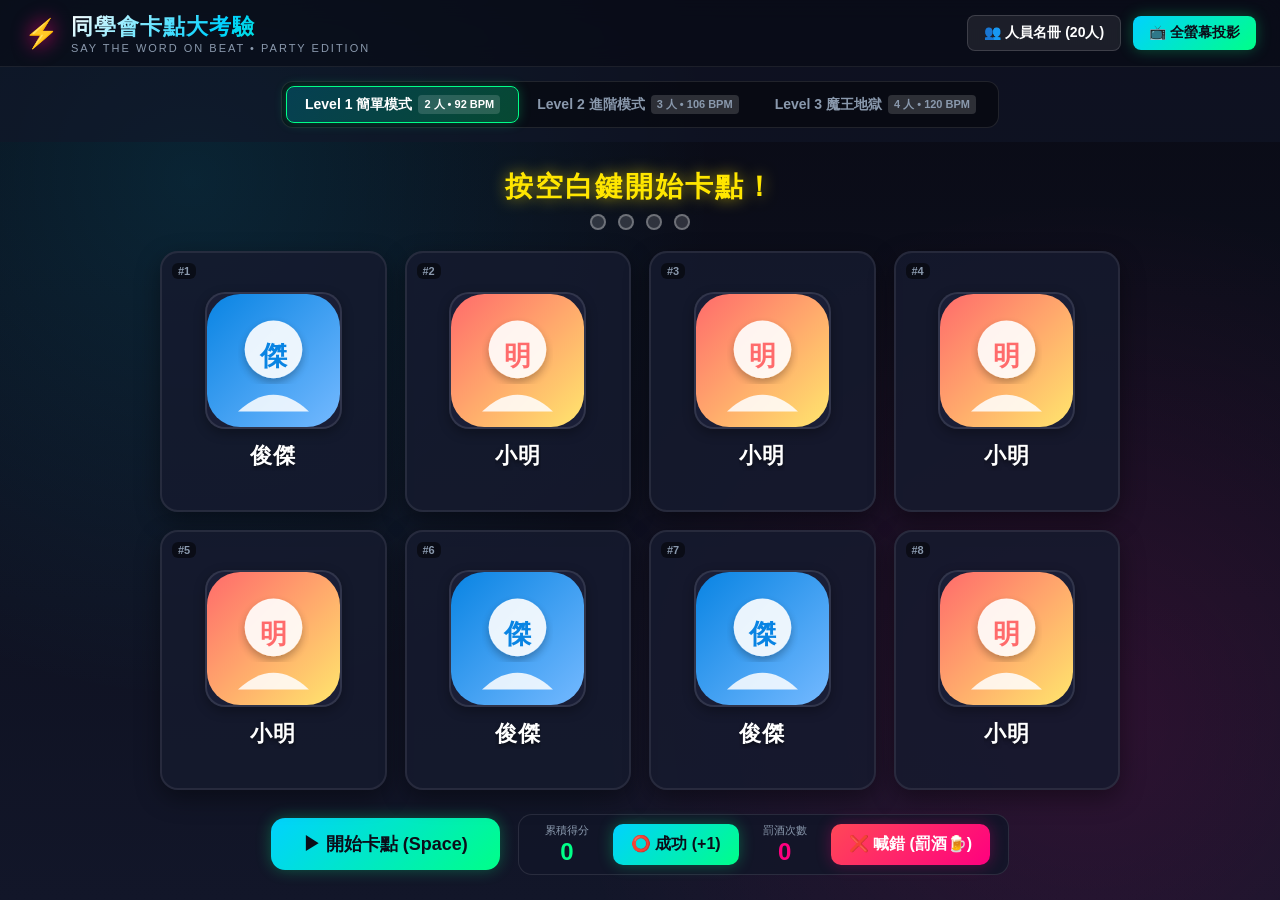
==== index.html @ 5bcfe11f "feat: initial commit of Say the Word on Beat party game with zip archive" ====
<!DOCTYPE html>
<html lang="zh-TW">
<head>
  <meta charset="UTF-8">
  <meta name="viewport" content="width=device-width, initial-scale=1.0">
  <title>同學會卡點大考驗 | Say the Word on Beat</title>
  <link rel="stylesheet" href="style.css">
  <link rel="icon" href="data:image/svg+xml,<svg xmlns=%22http://www.w3.org/2000/svg%22 viewBox=%220%22%20width=%22100%22%20height=%22100%22><text y=%22.9em%22 font-size=%2290%22>🎵</text></svg>">
</head>
<body>

  <!-- 頂部功能列 -->
  <header class="top-header">
    <div class="brand">
      <span class="brand-icon">⚡</span>
      <div>
        <div class="brand-title">同學會卡點大考驗</div>
        <div class="brand-subtitle">Say the Word on Beat • Party Edition</div>
      </div>
    </div>
    <div class="header-actions">
      <button id="btnRoster" class="btn" title="管理 20 位老同學照片與姓名">
        👥 人員名冊 (20人)
      </button>
      <button id="btnFullscreen" class="btn btn-primary" title="一鍵全螢幕投影到電視或投影機">
        📺 全螢幕投影
      </button>
    </div>
  </header>

  <!-- 關卡難度切換列 -->
  <nav class="control-bar">
    <div class="level-tabs">
      <div class="level-tab active" data-level="1">
        <span>Level 1 簡單模式</span>
        <span class="level-badge">2 人 • 92 BPM</span>
      </div>
      <div class="level-tab" data-level="2">
        <span>Level 2 進階模式</span>
        <span class="level-badge">3 人 • 106 BPM</span>
      </div>
      <div class="level-tab" data-level="3">
        <span>Level 3 魔王地獄</span>
        <span class="level-badge">4 人 • 120 BPM</span>
      </div>
    </div>
  </nav>

  <!-- 遊戲主舞台 -->
  <main class="main-container">
    
    <!-- 節拍與提示橫幅 -->
    <div class="beat-status-banner">
      <div id="promptText" class="beat-prompt-text">按空白鍵開始卡點！</div>
      <div class="beat-dots-container">
        <div class="beat-dot"></div>
        <div class="beat-dot"></div>
        <div class="beat-dot"></div>
        <div class="beat-dot"></div>
      </div>
    </div>

    <!-- 8 宮格同學展示卡牌 -->
    <div id="gridContainer" class="grid-container">
      <!-- 8 格由 app.js 動態渲染 -->
    </div>

    <!-- 裁判計分與遊戲控制區 -->
    <div class="game-controls">
      <button id="btnToggle" class="btn btn-primary btn-game-toggle">
        ▶ 開始卡點 (Space)
      </button>

      <div class="referee-board">
        <div class="referee-stat">
          <span class="referee-stat-label">累積得分</span>
          <span id="scoreValue" class="referee-stat-value stat-success">0</span>
        </div>
        <button id="btnSuccess" class="btn btn-referee btn-primary" title="快捷鍵: ↑ 或 O">
          ⭕ 成功 (+1)
        </button>
        <div class="referee-stat">
          <span class="referee-stat-label">罰酒次數</span>
          <span id="penaltyValue" class="referee-stat-value stat-penalty">0</span>
        </div>
        <button id="btnWrong" class="btn btn-referee btn-danger" title="快捷鍵: ↓ 或 X">
          ❌ 喊錯 (罰酒🍺)
        </button>
      </div>
    </div>

  </main>

  <!-- 人員名冊管理彈出視窗 (Modal) -->
  <div id="modalRoster" class="modal-overlay">
    <div class="modal-content">
      <div class="modal-header">
        <div class="modal-title">👥 20 位同學名冊管理</div>
        <button id="btnCloseModal" class="modal-close" aria-label="關閉">&times;</button>
      </div>
      <div class="modal-toolbar">
        <div>
          <button id="btnBatchUpload" class="btn btn-primary">
            📁 批次選取老同學照片 (最多 20 張)
          </button>
          <input type="file" id="batchFileInput" accept="image/*" multiple style="display:none;">
          <input type="file" id="singleFileInput" accept="image/*" style="display:none;">
        </div>
        <button id="btnResetRoster" class="btn">
          🔄 恢復預設向量頭像
        </button>
      </div>
      <div class="modal-body">
        <div id="rosterGrid" class="roster-grid">
          <!-- 20 位名冊卡片 -->
        </div>
      </div>
    </div>
  </div>

  <!-- 浮動提示 Toast -->
  <div id="toastNotice" class="toast-notice">
    <span id="toastText">提示訊息</span>
  </div>

  <script src="audio.js"></script>
  <script src="roster.js"></script>
  <script src="app.js"></script>
</body>
</html>
---- style.css ----
/* style.css - 霓虹派對風格、8宮格佈局、卡點動畫、大螢幕投影適配 */
:root {
  --bg-dark: #0b0d19;
  --bg-card: rgba(22, 27, 46, 0.85);
  --neon-green: #00ff88;
  --neon-green-glow: rgba(0, 255, 136, 0.75);
  --neon-pink: #ff007f;
  --neon-blue: #00d2ff;
  --neon-yellow: #ffe600;
  --text-main: #f0f4f8;
  --text-muted: #8a99ad;
  --font-family: -apple-system, BlinkMacSystemFont, "Segoe UI", Roboto, "Noto Sans TC", sans-serif;
}

* {
  box-sizing: border-box;
  margin: 0;
  padding: 0;
  user-select: none;
}

body {
  background-color: var(--bg-dark);
  background-image: 
    radial-gradient(circle at 15% 20%, rgba(0, 210, 255, 0.12) 0%, transparent 40%),
    radial-gradient(circle at 85% 80%, rgba(255, 0, 127, 0.12) 0%, transparent 40%),
    linear-gradient(to bottom, #090a14, #121629);
  color: var(--text-main);
  font-family: var(--font-family);
  min-height: 100vh;
  display: flex;
  flex-direction: column;
  overflow-x: hidden;
}

/* Header & Top Bar */
.top-header {
  display: flex;
  justify-content: space-between;
  align-items: center;
  padding: 12px 24px;
  background: rgba(11, 13, 25, 0.8);
  backdrop-filter: blur(12px);
  border-bottom: 1px solid rgba(255, 255, 255, 0.08);
  position: sticky;
  top: 0;
  z-index: 100;
}

.brand {
  display: flex;
  align-items: center;
  gap: 12px;
}

.brand-icon {
  font-size: 28px;
  filter: drop-shadow(0 0 10px var(--neon-pink));
}

.brand-title {
  font-size: 22px;
  font-weight: 900;
  letter-spacing: 1px;
  background: linear-gradient(135deg, #fff, var(--neon-blue), var(--neon-green));
  -webkit-background-clip: text;
  -webkit-text-fill-color: transparent;
}

.brand-subtitle {
  font-size: 11px;
  color: var(--text-muted);
  text-transform: uppercase;
  letter-spacing: 2px;
}

.header-actions {
  display: flex;
  align-items: center;
  gap: 12px;
}

/* Buttons */
.btn {
  background: rgba(255, 255, 255, 0.08);
  color: #fff;
  border: 1px solid rgba(255, 255, 255, 0.15);
  padding: 8px 16px;
  border-radius: 8px;
  font-size: 14px;
  font-weight: 600;
  cursor: pointer;
  display: inline-flex;
  align-items: center;
  gap: 8px;
  transition: all 0.2s ease;
}

.btn:hover {
  background: rgba(255, 255, 255, 0.18);
  border-color: rgba(255, 255, 255, 0.3);
  transform: translateY(-1px);
}

.btn:active {
  transform: translateY(1px);
}

.btn-primary {
  background: linear-gradient(135deg, var(--neon-blue), var(--neon-green));
  color: #0b0d19;
  border: none;
  box-shadow: 0 0 15px rgba(0, 255, 136, 0.3);
}

.btn-primary:hover {
  box-shadow: 0 0 25px rgba(0, 255, 136, 0.6);
  filter: brightness(1.1);
}

.btn-danger {
  background: linear-gradient(135deg, #ff4757, var(--neon-pink));
  color: #fff;
  border: none;
  box-shadow: 0 0 15px rgba(255, 0, 127, 0.3);
}

.btn-danger:hover {
  box-shadow: 0 0 25px rgba(255, 0, 127, 0.6);
}

/* Game Level Bar */
.control-bar {
  display: flex;
  justify-content: center;
  align-items: center;
  flex-wrap: wrap;
  gap: 16px;
  padding: 14px 20px;
  background: rgba(18, 22, 41, 0.6);
}

.level-tabs {
  display: flex;
  background: rgba(0, 0, 0, 0.4);
  padding: 4px;
  border-radius: 12px;
  border: 1px solid rgba(255, 255, 255, 0.1);
}

.level-tab {
  padding: 8px 18px;
  border-radius: 8px;
  font-size: 14px;
  font-weight: 700;
  cursor: pointer;
  color: var(--text-muted);
  transition: all 0.2s ease;
  display: flex;
  align-items: center;
  gap: 6px;
}

.level-tab.active {
  background: linear-gradient(135deg, rgba(0, 210, 255, 0.25), rgba(0, 255, 136, 0.25));
  color: #fff;
  border: 1px solid var(--neon-green);
  box-shadow: 0 0 12px rgba(0, 255, 136, 0.25);
}

.level-badge {
  font-size: 11px;
  padding: 2px 6px;
  border-radius: 4px;
  background: rgba(255, 255, 255, 0.15);
}

/* Main Layout */
.main-container {
  flex: 1;
  display: flex;
  flex-direction: column;
  align-items: center;
  justify-content: center;
  padding: 20px;
  max-width: 1200px;
  margin: 0 auto;
  width: 100%;
}

/* Status & Beat Indicator */
.beat-status-banner {
  text-align: center;
  margin-bottom: 20px;
  min-height: 64px;
  display: flex;
  flex-direction: column;
  align-items: center;
  justify-content: center;
}

.beat-prompt-text {
  font-size: 28px;
  font-weight: 900;
  letter-spacing: 2px;
  color: var(--neon-yellow);
  text-shadow: 0 0 15px rgba(255, 230, 0, 0.6);
  transition: all 0.1s ease;
}

.beat-dots-container {
  display: flex;
  gap: 12px;
  margin-top: 8px;
}

.beat-dot {
  width: 16px;
  height: 16px;
  border-radius: 50%;
  background: rgba(255, 255, 255, 0.15);
  border: 2px solid rgba(255, 255, 255, 0.3);
  transition: all 0.15s cubic-bezier(0.175, 0.885, 0.32, 1.275);
}

.beat-dot.active {
  background: var(--neon-green);
  border-color: #fff;
  box-shadow: 0 0 18px var(--neon-green);
  transform: scale(1.35);
}

.beat-dot.prep {
  background: var(--neon-yellow);
  border-color: #fff;
  box-shadow: 0 0 18px var(--neon-yellow);
  transform: scale(1.3);
}

/* 8-Grid System */
.grid-container {
  display: grid;
  grid-template-columns: repeat(4, 1fr);
  grid-template-rows: repeat(2, 1fr);
  gap: 18px;
  width: 100%;
  max-width: 960px;
  margin-bottom: 24px;
}

.grid-cell {
  background: var(--bg-card);
  border-radius: 18px;
  padding: 16px;
  display: flex;
  flex-direction: column;
  align-items: center;
  justify-content: center;
  border: 2px solid rgba(255, 255, 255, 0.08);
  box-shadow: 0 8px 24px rgba(0, 0, 0, 0.4);
  position: relative;
  overflow: hidden;
  aspect-ratio: 1 / 1.15;
  transition: transform 0.12s ease, border-color 0.12s ease, box-shadow 0.12s ease;
}

.grid-cell .cell-avatar-wrap {
  width: 72%;
  aspect-ratio: 1 / 1;
  border-radius: 20px;
  overflow: hidden;
  margin-bottom: 12px;
  box-shadow: 0 4px 12px rgba(0, 0, 0, 0.3);
  border: 2px solid rgba(255, 255, 255, 0.1);
  background: #1a1e36;
}

.grid-cell .cell-avatar {
  width: 100%;
  height: 100%;
  object-fit: cover;
  display: block;
}

.grid-cell .cell-name {
  font-size: 22px;
  font-weight: 800;
  letter-spacing: 1px;
  color: #ffffff;
  text-align: center;
  text-shadow: 0 2px 4px rgba(0,0,0,0.6);
  white-space: nowrap;
  overflow: hidden;
  text-overflow: ellipsis;
  max-width: 95%;
}

.grid-cell .cell-badge {
  position: absolute;
  top: 10px;
  left: 10px;
  background: rgba(0, 0, 0, 0.5);
  font-size: 11px;
  font-weight: 700;
  color: var(--text-muted);
  padding: 2px 6px;
  border-radius: 6px;
}

/* Neon Glow Highlight on Beat */
.grid-cell.on-beat-active {
  border-color: var(--neon-green);
  box-shadow: 
    0 0 25px var(--neon-green-glow),
    inset 0 0 15px rgba(0, 255, 136, 0.3);
  transform: scale(1.08);
  z-index: 10;
  background: rgba(26, 45, 45, 0.95);
}

.grid-cell.on-beat-active .cell-name {
  color: var(--neon-green);
  text-shadow: 0 0 12px var(--neon-green);
}

.grid-cell.on-beat-active .cell-avatar-wrap {
  border-color: var(--neon-green);
  box-shadow: 0 0 16px var(--neon-green);
}

/* Referee & Action Controls */
.game-controls {
  display: flex;
  align-items: center;
  justify-content: center;
  flex-wrap: wrap;
  gap: 18px;
  width: 100%;
}

.btn-game-toggle {
  font-size: 18px;
  padding: 14px 32px;
  border-radius: 14px;
}

.referee-board {
  display: flex;
  align-items: center;
  gap: 16px;
  background: rgba(18, 22, 41, 0.85);
  padding: 8px 18px;
  border-radius: 14px;
  border: 1px solid rgba(255, 255, 255, 0.1);
}

.referee-stat {
  display: flex;
  flex-direction: column;
  align-items: center;
  padding: 0 8px;
}

.referee-stat-label {
  font-size: 11px;
  color: var(--text-muted);
  text-transform: uppercase;
}

.referee-stat-value {
  font-size: 24px;
  font-weight: 900;
}

.stat-success {
  color: var(--neon-green);
}

.stat-penalty {
  color: var(--neon-pink);
}

.btn-referee {
  font-size: 16px;
  padding: 10px 18px;
  border-radius: 10px;
}

/* Roster Modal */
.modal-overlay {
  position: fixed;
  inset: 0;
  background: rgba(0, 0, 0, 0.85);
  backdrop-filter: blur(8px);
  display: flex;
  align-items: center;
  justify-content: center;
  z-index: 1000;
  opacity: 0;
  pointer-events: none;
  transition: opacity 0.25s ease;
}

.modal-overlay.open {
  opacity: 1;
  pointer-events: auto;
}

.modal-content {
  background: #15192c;
  border: 1px solid rgba(255, 255, 255, 0.15);
  border-radius: 20px;
  width: 92%;
  max-width: 900px;
  max-height: 88vh;
  display: flex;
  flex-direction: column;
  box-shadow: 0 20px 50px rgba(0,0,0,0.7);
  overflow: hidden;
}

.modal-header {
  padding: 18px 24px;
  border-bottom: 1px solid rgba(255, 255, 255, 0.1);
  display: flex;
  justify-content: space-between;
  align-items: center;
}

.modal-title {
  font-size: 20px;
  font-weight: 800;
  display: flex;
  align-items: center;
  gap: 10px;
}

.modal-close {
  background: none;
  border: none;
  color: var(--text-muted);
  font-size: 24px;
  cursor: pointer;
  padding: 4px;
  line-height: 1;
}

.modal-close:hover {
  color: #fff;
}

.modal-toolbar {
  padding: 12px 24px;
  background: rgba(255, 255, 255, 0.03);
  border-bottom: 1px solid rgba(255, 255, 255, 0.08);
  display: flex;
  justify-content: space-between;
  align-items: center;
  flex-wrap: wrap;
  gap: 10px;
}

.modal-body {
  padding: 20px 24px;
  overflow-y: auto;
  flex: 1;
}

.roster-grid {
  display: grid;
  grid-template-columns: repeat(auto-fill, minmax(150px, 1fr));
  gap: 16px;
}

.roster-card {
  background: rgba(255, 255, 255, 0.05);
  border: 1px solid rgba(255, 255, 255, 0.1);
  border-radius: 14px;
  padding: 12px;
  display: flex;
  flex-direction: column;
  align-items: center;
  gap: 8px;
  position: relative;
  transition: all 0.2s ease;
}

.roster-card:hover {
  border-color: var(--neon-blue);
  background: rgba(255, 255, 255, 0.08);
}

.roster-card-num {
  position: absolute;
  top: 6px;
  left: 8px;
  font-size: 11px;
  color: var(--text-muted);
  font-weight: 700;
}

.roster-avatar-wrap {
  width: 72px;
  height: 72px;
  border-radius: 16px;
  overflow: hidden;
  cursor: pointer;
  position: relative;
  border: 2px solid rgba(255, 255, 255, 0.15);
  margin-top: 8px;
}

.roster-avatar-wrap:hover::after {
  content: "換照";
  position: absolute;
  inset: 0;
  background: rgba(0, 0, 0, 0.6);
  display: flex;
  align-items: center;
  justify-content: center;
  font-size: 12px;
  color: #fff;
  font-weight: 700;
}

.roster-avatar-wrap img {
  width: 100%;
  height: 100%;
  object-fit: cover;
}

.roster-name-input {
  width: 100%;
  background: rgba(0, 0, 0, 0.4);
  border: 1px solid rgba(255, 255, 255, 0.15);
  border-radius: 6px;
  color: #fff;
  padding: 6px 8px;
  text-align: center;
  font-size: 14px;
  font-weight: 700;
  outline: none;
  transition: border-color 0.2s;
}

.roster-name-input:focus {
  border-color: var(--neon-green);
  box-shadow: 0 0 8px rgba(0, 255, 136, 0.4);
}

/* Toast Notification / Penalty Banner */
.toast-notice {
  position: fixed;
  bottom: 24px;
  left: 50%;
  transform: translateX(-50%) translateY(100px);
  background: rgba(255, 0, 127, 0.95);
  color: #fff;
  padding: 12px 28px;
  border-radius: 30px;
  font-size: 18px;
  font-weight: 900;
  box-shadow: 0 10px 30px rgba(255, 0, 127, 0.5);
  display: flex;
  align-items: center;
  gap: 10px;
  z-index: 2000;
  transition: transform 0.3s cubic-bezier(0.175, 0.885, 0.32, 1.275);
}

.toast-notice.show {
  transform: translateX(-50%) translateY(0);
}

/* Fullscreen Projection Optimization */
:fullscreen body, :-webkit-full-screen body {
  justify-content: space-around;
  padding: 0;
}

:fullscreen .grid-container, :-webkit-full-screen .grid-container {
  max-width: 1100px;
  gap: 22px;
}

:fullscreen .grid-cell .cell-name, :-webkit-full-screen .grid-cell .cell-name {
  font-size: 28px;
}

:fullscreen .beat-prompt-text, :-webkit-full-screen .beat-prompt-text {
  font-size: 38px;
}

/* Responsive */
@media (max-width: 768px) {
  .grid-container {
    grid-template-columns: repeat(2, 1fr);
    grid-template-rows: repeat(4, 1fr);
    gap: 12px;
  }
  .top-header {
    padding: 10px 14px;
  }
  .brand-title {
    font-size: 18px;
  }
  .grid-cell .cell-name {
    font-size: 18px;
  }
}
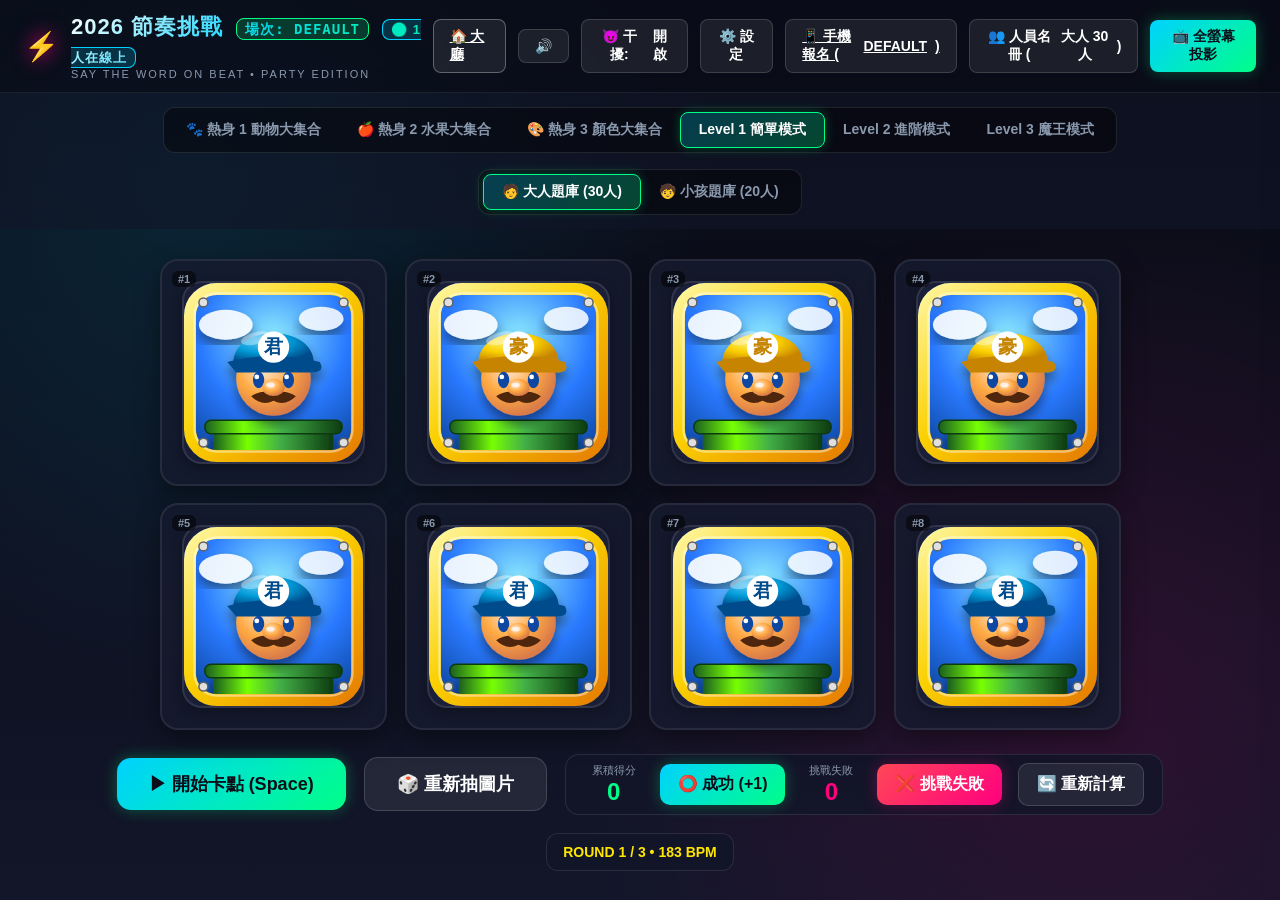
==== commit 7a9a98ca: "init" ====
--- a/index.html
+++ b/index.html
@@ -1,12 +1,15 @@
 <!DOCTYPE html>
 <html lang="zh-TW">
+
 <head>
   <meta charset="UTF-8">
   <meta name="viewport" content="width=device-width, initial-scale=1.0">
-  <title>同學會卡點大考驗 | Say the Word on Beat</title>
+  <title>2026 節奏挑戰 | Say the Word on Beat</title>
   <link rel="stylesheet" href="style.css">
-  <link rel="icon" href="data:image/svg+xml,<svg xmlns=%22http://www.w3.org/2000/svg%22 viewBox=%220%22%20width=%22100%22%20height=%22100%22><text y=%22.9em%22 font-size=%2290%22>🎵</text></svg>">
+  <link rel="icon"
+    href="data:image/svg+xml,<svg xmlns=%22http://www.w3.org/2000/svg%22 viewBox=%220%22%20width=%22100%22%20height=%22100%22><text y=%22.9em%22 font-size=%2290%22>🎵</text></svg>">
 </head>
+
 <body>
 
   <!-- 頂部功能列 -->
@@ -14,13 +17,34 @@
     <div class="brand">
       <span class="brand-icon">⚡</span>
       <div>
-        <div class="brand-title">同學會卡點大考驗</div>
+        <div class="brand-title">
+          2026 節奏挑戰
+          <span id="roomBadgeDisplay"
+            style="font-size:14px;background:rgba(0,255,136,0.18);color:#00ff88;padding:2px 8px;border-radius:8px;border:1px solid #00ff88;margin-left:6px;letter-spacing:1px;font-family:monospace;">房間:
+            DEFAULT</span>
+          <span id="onlineCountBadge"
+            style="font-size:13px;background:rgba(0,210,255,0.18);color:#00d2ff;padding:2px 8px;border-radius:8px;border:1px solid #00d2ff;margin-left:6px;font-weight:700;">🟢
+            1 人在線上</span>
+        </div>
         <div class="brand-subtitle">Say the Word on Beat • Party Edition</div>
       </div>
     </div>
     <div class="header-actions">
-      <button id="btnRoster" class="btn" title="管理 20 位老同學照片與姓名">
-        👥 人員名冊 (20人)
+      <a href="lobby.html" class="btn" title="回遊戲大廳更換場次" style="border-color:rgba(255,255,255,0.3);">
+        🏠 大廳
+      </a>
+      <button id="btnMusicToggle" class="btn" title="全部音效開關">
+        <span id="musicStatusText">🔊</span>
+      </button>
+      <button id="btnSabotageToggle" class="btn" title="開啟或關閉觀眾手機的干擾道具功能">
+        😈 干擾: <span id="sabotageStatusText">開啟</span>
+      </button>
+      <button id="btnSettings" class="btn" title="音樂與節奏設定">⚙️ 設定</button>
+      <a id="linkJoinPage" href="join.html" target="_blank" class="btn" title="開啟參與者手機自助上傳頁面 (支援 ngrok 分享)">
+        📱 手機報名 (<span id="joinRoomText">DEFAULT</span>)
+      </a>
+      <button id="btnRoster" class="btn" title="管理大人與小孩名冊照片與姓名">
+        👥 人員名冊 (<span id="rosterBtnLabel">大人 30人</span>)
       </button>
       <button id="btnFullscreen" class="btn btn-primary" title="一鍵全螢幕投影到電視或投影機">
         📺 全螢幕投影
@@ -31,34 +55,37 @@
   <!-- 關卡難度切換列 -->
   <nav class="control-bar">
     <div class="level-tabs">
+      <div class="level-tab" data-level="w1">
+        <span>🐾 熱身 1 動物大集合</span>
+      </div>
+      <div class="level-tab" data-level="w2">
+        <span>🍎 熱身 2 水果大集合</span>
+      </div>
+      <div class="level-tab" data-level="w3">
+        <span>🎨 熱身 3 顏色大集合</span>
+      </div>
       <div class="level-tab active" data-level="1">
         <span>Level 1 簡單模式</span>
-        <span class="level-badge">2 人 • 92 BPM</span>
       </div>
       <div class="level-tab" data-level="2">
         <span>Level 2 進階模式</span>
-        <span class="level-badge">3 人 • 106 BPM</span>
       </div>
       <div class="level-tab" data-level="3">
-        <span>Level 3 魔王地獄</span>
-        <span class="level-badge">4 人 • 120 BPM</span>
+        <span>Level 3 魔王模式</span>
+      </div>
+    </div>
+    <div class="level-tabs">
+      <div id="tabMainAdult" class="level-tab active" data-roster-group="adult">
+        <span>🧑 大人題庫 (30人)</span>
+      </div>
+      <div id="tabMainChild" class="level-tab" data-roster-group="child">
+        <span>🧒 小孩題庫 (20人)</span>
       </div>
     </div>
   </nav>
 
   <!-- 遊戲主舞台 -->
   <main class="main-container">
-    
-    <!-- 節拍與提示橫幅 -->
-    <div class="beat-status-banner">
-      <div id="promptText" class="beat-prompt-text">按空白鍵開始卡點！</div>
-      <div class="beat-dots-container">
-        <div class="beat-dot"></div>
-        <div class="beat-dot"></div>
-        <div class="beat-dot"></div>
-        <div class="beat-dot"></div>
-      </div>
-    </div>
 
     <!-- 8 宮格同學展示卡牌 -->
     <div id="gridContainer" class="grid-container">
@@ -70,6 +97,9 @@
       <button id="btnToggle" class="btn btn-primary btn-game-toggle">
         ▶ 開始卡點 (Space)
       </button>
+      <button id="btnRedraw" class="btn btn-game-toggle" title="重新隨機抽取本局 8 宮格圖片 (快捷鍵: R)">
+        🎲 重新抽圖片
+      </button>
 
       <div class="referee-board">
         <div class="referee-stat">
@@ -80,12 +110,18 @@
           ⭕ 成功 (+1)
         </button>
         <div class="referee-stat">
-          <span class="referee-stat-label">罰酒次數</span>
+          <span class="referee-stat-label">挑戰失敗</span>
           <span id="penaltyValue" class="referee-stat-value stat-penalty">0</span>
         </div>
         <button id="btnWrong" class="btn btn-referee btn-danger" title="快捷鍵: ↓ 或 X">
-          ❌ 喊錯 (罰酒🍺)
-        </button>
+          ❌ 挑戰失敗
+        </button>
+        <button id="btnResetScore" class="btn btn-referee" title="將累積得分與挑戰失敗次數歸零重新計算">
+          🔄 重新計算
+        </button>
+      </div>
+      <div class="round-info">
+        ROUND <span id="roundValue">1 / 5</span> • <span id="bpmValue">183</span> BPM
       </div>
     </div>
 
@@ -95,14 +131,29 @@
   <div id="modalRoster" class="modal-overlay">
     <div class="modal-content">
       <div class="modal-header">
-        <div class="modal-title">👥 20 位同學名冊管理</div>
+        <div class="modal-title">👥 人員名冊管理</div>
+        <div class="roster-group-tabs">
+          <button type="button" id="btnGroupAdult" class="btn btn-primary" data-group="adult"
+            onclick="window.gameApp && window.gameApp.switchRosterGroup('adult')">🧑 大人 (最多 30 位)</button>
+          <button type="button" id="btnGroupChild" class="btn" data-group="child"
+            onclick="window.gameApp && window.gameApp.switchRosterGroup('child')">🧒 小孩 (最多 20 位)</button>
+        </div>
         <button id="btnCloseModal" class="modal-close" aria-label="關閉">&times;</button>
       </div>
       <div class="modal-toolbar">
-        <div>
+        <div style="display:flex;align-items:center;gap:10px;flex-wrap:wrap;">
           <button id="btnBatchUpload" class="btn btn-primary">
-            📁 批次選取老同學照片 (最多 20 張)
+            📁 批次選取大人照片
           </button>
+          <button id="btnAddPerson" class="btn" style="border-color:var(--neon-green);color:var(--neon-green);">
+            ➕ 新增一位名額
+          </button>
+          <label
+            style="display:inline-flex;align-items:center;gap:8px;font-size:14px;font-weight:700;color:var(--neon-yellow);cursor:pointer;">
+            <input type="checkbox" id="checkOnlyUploaded"
+              style="width:18px;height:18px;accent-color:var(--neon-green);cursor:pointer;">
+            <span>僅從已上傳人物中進行選取 (<span id="uploadedCountLabel">已上傳 0 位</span>)</span>
+          </label>
           <input type="file" id="batchFileInput" accept="image/*" multiple style="display:none;">
           <input type="file" id="singleFileInput" accept="image/*" style="display:none;">
         </div>
@@ -112,10 +163,69 @@
       </div>
       <div class="modal-body">
         <div id="rosterGrid" class="roster-grid">
-          <!-- 20 位名冊卡片 -->
-        </div>
-      </div>
-    </div>
+          <!-- 名冊卡片 -->
+        </div>
+      </div>
+    </div>
+  </div>
+
+  <!-- 設定 Modal -->
+  <div id="modalSettings" class="modal-overlay">
+    <div class="modal-content settings-content">
+      <div class="modal-header">
+        <div class="modal-title">⚙️ 音樂與節奏設定</div>
+        <button id="btnCloseSettings" class="modal-close" aria-label="關閉">&times;</button>
+      </div>
+      <div class="modal-body settings-body">
+        <div class="setting-row col">
+          <label for="sliderBpm">節奏速度 (beats.mp3 原曲標準 183 BPM)：<b id="sliderBpmVal">183 BPM</b></label>
+          <input type="range" id="sliderBpm" min="80" max="220" step="0.5" value="183">
+          <div class="setting-hint"><span>慢速 80</span><span>原曲標準 183 BPM</span><span>極限 220</span></div>
+        </div>
+        <div class="setting-row col">
+          <label for="sliderGap">每輪之間間隔拍數：<b id="sliderGapVal">0 拍</b></label>
+          <input type="range" id="sliderGap" min="0" max="4" step="0.5" value="0">
+          <div class="setting-hint"><span>無縫 0 拍</span><span>半小節 2 拍</span><span>一小節 4 拍</span></div>
+        </div>
+        <div class="setting-row col">
+          <label for="sliderOffset">音畫同步微調 (若格子太早亮往左、太晚亮往右)：<b id="sliderOffsetVal">0 ms</b></label>
+          <input type="range" id="sliderOffset" min="-500" max="500" step="10" value="0">
+          <div class="setting-hint"><span>提早 -500ms</span><span>預設 0ms</span><span>延後 +500ms</span></div>
+        </div>
+        <div class="setting-row col">
+          <label for="sliderIntro">前奏秒數 (beats.mp3 預設 0 秒)：<b id="sliderIntroVal">0 s</b></label>
+          <input type="range" id="sliderIntro" min="0" max="4" step="0.1" value="0">
+        </div>
+        <div class="setting-row col">
+          <label for="selectRounds">每關挑戰局數</label>
+          <select id="selectRounds">
+            <option value="3" selected>3 局 (快速熱場)</option>
+            <option value="5">5 局 (精選標準)</option>
+            <option value="8">8 局 (深度比拼)</option>
+            <option value="10">10 局 (與原影片相同)</option>
+          </select>
+        </div>
+        <div class="setting-row">
+          <div>
+            <div>允許玩家發動「瑪利歐道具干擾」</div>
+            <div class="setting-hint">關閉後玩家仍可發送 Emoji 與文字應援，但無法干擾畫面</div>
+          </div>
+          <input type="checkbox" id="checkSabotage" checked>
+        </div>
+        <button id="btnSaveSettings" class="btn btn-primary" style="width:100%;justify-content:center;">儲存設定</button>
+      </div>
+    </div>
+  </div>
+
+  <!-- 關卡預覽 70% 視窗 Drawer -->
+  <div id="drawerOverlay" class="drawer-overlay"></div>
+  <div id="levelPreviewDrawer" class="level-drawer">
+    <div class="drawer-header">
+      <div class="drawer-title" id="drawerTitle">關卡預覽</div>
+      <button type="button" id="btnCloseDrawer" class="btn btn-close-drawer">✕ 關閉預覽</button>
+    </div>
+    <div class="drawer-hint" id="drawerHint">此關卡隨機挑戰候選圖片池如下：</div>
+    <div class="drawer-pool-grid" id="drawerPoolGrid"></div>
   </div>
 
   <!-- 浮動提示 Toast -->
@@ -123,8 +233,19 @@
     <span id="toastText">提示訊息</span>
   </div>
 
-  <script src="audio.js"></script>
-  <script src="roster.js"></script>
-  <script src="app.js"></script>
+  <!-- 即時互動 Emoji / 圖片 / 文字浮動顯示層 (3 秒自動消失) -->
+  <div id="barrageLayer" class="barrage-layer"></div>
+
+  <!-- YouTube Iframe 容器 (自動無縫播放背景音樂) -->
+  <div id="ytPlayerContainer"
+    style="position: fixed; width: 200px; height: 200px; left: 0; bottom: 0; opacity: 0.01; pointer-events: none; z-index: -1;">
+    <div id="ytPlayer"></div>
+  </div>
+
+  <script src="https://www.youtube.com/iframe_api"></script>
+  <script src="audio.js?v=2026"></script>
+  <script src="roster.js?v=2026"></script>
+  <script src="app.js?v=2026"></script>
 </body>
-</html>
+
+</html>
--- a/style.css
+++ b/style.css
@@ -189,6 +189,25 @@
 }
 
 /* Status & Beat Indicator */
+.reading-guide-banner {
+  background: rgba(0, 210, 255, 0.12);
+  border: 1px solid var(--neon-blue);
+  color: #c9f0ff;
+  padding: 8px 18px;
+  border-radius: 20px;
+  font-size: 14px;
+  font-weight: 600;
+  margin-bottom: 14px;
+  display: flex;
+  align-items: center;
+  gap: 8px;
+  box-shadow: 0 0 15px rgba(0, 210, 255, 0.15);
+}
+
+.reading-guide-banner strong {
+  color: var(--neon-yellow);
+}
+
 .beat-status-banner {
   text-align: center;
   margin-bottom: 20px;
@@ -251,7 +270,7 @@
 .grid-cell {
   background: var(--bg-card);
   border-radius: 18px;
-  padding: 16px;
+  padding: 12px;
   display: flex;
   flex-direction: column;
   align-items: center;
@@ -260,16 +279,21 @@
   box-shadow: 0 8px 24px rgba(0, 0, 0, 0.4);
   position: relative;
   overflow: hidden;
-  aspect-ratio: 1 / 1.15;
+  aspect-ratio: 1 / 1;
   transition: transform 0.12s ease, border-color 0.12s ease, box-shadow 0.12s ease;
+  -webkit-transform: translateZ(0);
+  transform: translateZ(0);
+  -webkit-backface-visibility: hidden;
+  backface-visibility: hidden;
+  will-change: transform, border-color, box-shadow;
 }
 
 .grid-cell .cell-avatar-wrap {
-  width: 72%;
+  width: 92%;
   aspect-ratio: 1 / 1;
   border-radius: 20px;
   overflow: hidden;
-  margin-bottom: 12px;
+  margin-bottom: 0;
   box-shadow: 0 4px 12px rgba(0, 0, 0, 0.3);
   border: 2px solid rgba(255, 255, 255, 0.1);
   background: #1a1e36;
@@ -328,6 +352,28 @@
   box-shadow: 0 0 16px var(--neon-green);
 }
 
+.round-info {
+  font-size: 14px;
+  font-weight: 800;
+  color: var(--neon-yellow);
+  background: rgba(18, 22, 41, 0.85);
+  padding: 10px 16px;
+  border-radius: 12px;
+  border: 1px solid rgba(255, 255, 255, 0.1);
+}
+
+.grid-cell.box-passed { opacity: 0.6; border-color: var(--neon-green); }
+
+.settings-content { max-width: 480px; }
+.settings-body { display: flex; flex-direction: column; gap: 16px; font-size: 14px; }
+.setting-row { display: flex; justify-content: space-between; align-items: center; gap: 12px; }
+.setting-row.col { flex-direction: column; align-items: stretch; }
+.setting-row input[type="checkbox"] { width: 20px; height: 20px; accent-color: var(--neon-green); }
+.setting-row input[type="range"] { accent-color: var(--neon-yellow); }
+.setting-row select { background: #1f2540; color: #fff; border: 1px solid rgba(255,255,255,0.2); border-radius: 8px; padding: 8px; }
+.setting-row b { color: var(--neon-yellow); }
+.setting-hint { display: flex; justify-content: space-between; font-size: 11px; color: var(--text-muted); }
+
 /* Referee & Action Controls */
 .game-controls {
   display: flex;
@@ -425,6 +471,13 @@
   display: flex;
   justify-content: space-between;
   align-items: center;
+  flex-wrap: wrap;
+  gap: 12px;
+}
+
+.roster-group-tabs {
+  display: flex;
+  gap: 8px;
 }
 
 .modal-title {
@@ -497,6 +550,26 @@
   font-size: 11px;
   color: var(--text-muted);
   font-weight: 700;
+}
+
+.roster-card-del {
+  position: absolute;
+  top: 4px;
+  right: 6px;
+  background: rgba(255, 0, 127, 0.18);
+  border: 1px solid rgba(255, 0, 127, 0.45);
+  border-radius: 6px;
+  font-size: 12px;
+  padding: 2px 5px;
+  cursor: pointer;
+  color: #fff;
+  line-height: 1;
+  transition: all 0.15s ease;
+}
+
+.roster-card-del:hover {
+  background: var(--neon-pink);
+  transform: scale(1.1);
 }
 
 .roster-avatar-wrap {
@@ -570,6 +643,121 @@
 
 .toast-notice.show {
   transform: translateX(-50%) translateY(0);
+}
+
+/* Live Floating Barrage (Emoji / Image / Text, 3 seconds fade out) */
+.barrage-layer {
+  position: fixed;
+  inset: 0;
+  pointer-events: none;
+  overflow: hidden;
+  z-index: 1500;
+}
+
+.barrage-item {
+  position: absolute;
+  transform: translate(-50%, -50%);
+  animation: barrageFloat3s 3s cubic-bezier(0.16, 1, 0.3, 1) forwards;
+  filter: drop-shadow(0 6px 18px rgba(0, 0, 0, 0.65));
+  pointer-events: none;
+}
+
+.barrage-emoji {
+  font-size: 64px;
+  line-height: 1;
+}
+
+.barrage-image {
+  width: 120px;
+  height: 120px;
+  object-fit: cover;
+  border-radius: 22px;
+  border: 3px solid #ffffff;
+  box-shadow: 0 0 22px var(--neon-blue);
+}
+
+.barrage-text {
+  background: linear-gradient(135deg, rgba(255, 0, 127, 0.92), rgba(0, 210, 255, 0.92));
+  color: #ffffff;
+  font-size: 24px;
+  font-weight: 900;
+  padding: 10px 22px;
+  border-radius: 999px;
+  border: 2px solid #ffffff;
+  white-space: nowrap;
+  box-shadow: 0 0 24px rgba(255, 0, 127, 0.6);
+}
+
+.barrage-sender {
+  font-size: 13px;
+  font-weight: 800;
+  color: var(--neon-yellow);
+  text-align: center;
+  margin-top: 4px;
+  text-shadow: 0 2px 6px rgba(0, 0, 0, 0.9);
+}
+
+@keyframes barrageFloat3s {
+  0% {
+    opacity: 0;
+    transform: translate(-50%, -20%) scale(0.4);
+  }
+  12% {
+    opacity: 1;
+    transform: translate(-50%, -50%) scale(1.12);
+  }
+  22% {
+    opacity: 1;
+    transform: translate(-50%, -50%) scale(1);
+  }
+  80% {
+    opacity: 1;
+    transform: translate(-50%, -85%) scale(1);
+  }
+  100% {
+    opacity: 0;
+    transform: translate(-50%, -115%) scale(0.85);
+  }
+}
+
+/* Sabotage / Interference Effects (3 seconds, 高透明度輕量趣味干擾，不影響辨識) */
+.sabotage-ink-blot {
+  position: absolute;
+  width: 170px;
+  height: 170px;
+  background: radial-gradient(circle, rgba(15, 15, 28, 0.36) 35%, rgba(30, 25, 50, 0.22) 68%, transparent 100%);
+  border-radius: 44% 56% 62% 38% / 53% 42% 58% 47%;
+  display: flex;
+  align-items: center;
+  justify-content: center;
+  font-size: 48px;
+  opacity: 0.55;
+  transform: translate(-50%, -50%);
+  animation: barrageFloat3s 3s ease forwards;
+}
+
+.sabotage-pow-shake {
+  animation: powShakeAnim 0.18s infinite;
+}
+
+@keyframes powShakeAnim {
+  0%   { transform: translate(0, 0) rotate(0deg); }
+  25%  { transform: translate(-5px, 4px) rotate(-0.8deg); }
+  50%  { transform: translate(5px, -4px) rotate(0.8deg); }
+  75%  { transform: translate(-4px, -3px) rotate(-0.5deg); }
+  100% { transform: translate(4px, 3px) rotate(0.5deg); }
+}
+
+.sabotage-upside-down .cell-avatar {
+  transform: rotate(18deg) scale(0.96);
+  opacity: 0.85;
+  transition: transform 0.35s cubic-bezier(0.34, 1.56, 0.64, 1), opacity 0.35s ease;
+}
+
+.sabotage-boo-fog .grid-cell:not(.on-beat-active) .cell-avatar {
+  filter: blur(2.2px) brightness(0.82);
+  opacity: 0.78;
+  transition: filter 0.25s ease, opacity 0.25s ease;
 }
 
 /* Fullscreen Projection Optimization */
@@ -608,3 +796,107 @@
     font-size: 18px;
   }
 }
+
+/* 關卡右側 70% 抽屜預覽視窗 (Level Preview Drawer) */
+.drawer-overlay {
+  position: fixed;
+  top: 0;
+  left: 0;
+  right: 0;
+  bottom: 0;
+  background: rgba(0, 0, 0, 0.65);
+  backdrop-filter: blur(4px);
+  z-index: 1050;
+  opacity: 0;
+  pointer-events: none;
+  transition: opacity 0.3s ease;
+}
+.drawer-overlay.open {
+  opacity: 1;
+  pointer-events: auto;
+}
+.level-drawer {
+  position: fixed;
+  top: 0;
+  right: -75%;
+  width: 70%;
+  max-width: 900px;
+  height: 100vh;
+  background: rgba(18, 22, 38, 0.96);
+  border-left: 2px solid var(--neon-blue);
+  box-shadow: -10px 0 50px rgba(0, 0, 0, 0.8), 0 0 30px rgba(0, 210, 255, 0.25);
+  z-index: 1100;
+  display: flex;
+  flex-direction: column;
+  padding: 24px;
+  transition: right 0.32s cubic-bezier(0.16, 1, 0.3, 1);
+  overflow-y: auto;
+}
+.level-drawer.open {
+  right: 0;
+}
+.drawer-header {
+  display: flex;
+  justify-content: space-between;
+  align-items: center;
+  border-bottom: 1px solid rgba(255, 255, 255, 0.12);
+  padding-bottom: 14px;
+  margin-bottom: 14px;
+}
+.drawer-title {
+  font-size: 22px;
+  font-weight: 900;
+  color: var(--neon-yellow);
+  display: flex;
+  align-items: center;
+  gap: 10px;
+}
+.drawer-hint {
+  font-size: 14px;
+  color: var(--text-muted);
+  margin-bottom: 18px;
+}
+.drawer-pool-grid {
+  display: grid;
+  grid-template-columns: repeat(auto-fill, minmax(130px, 1fr));
+  gap: 14px;
+  width: 100%;
+}
+.drawer-item-card {
+  background: rgba(255, 255, 255, 0.04);
+  border: 1px solid rgba(0, 255, 136, 0.35);
+  border-radius: 14px;
+  padding: 10px;
+  display: flex;
+  flex-direction: column;
+  align-items: center;
+  gap: 8px;
+  transition: transform 0.2s ease, border-color 0.2s ease;
+}
+.drawer-item-card:hover {
+  transform: translateY(-3px);
+  border-color: var(--neon-green);
+  box-shadow: 0 6px 18px rgba(0, 255, 136, 0.25);
+}
+.drawer-item-img {
+  width: 84px;
+  height: 84px;
+  border-radius: 12px;
+  object-fit: cover;
+  background: #111;
+  border: 1px solid rgba(255, 255, 255, 0.1);
+}
+.drawer-item-name {
+  font-size: 14px;
+  font-weight: 800;
+  color: #fff;
+  text-align: center;
+}
+.btn-close-drawer {
+  padding: 8px 16px;
+  font-size: 14px;
+  font-weight: 800;
+  border-color: var(--neon-pink);
+  color: var(--neon-pink);
+}
+
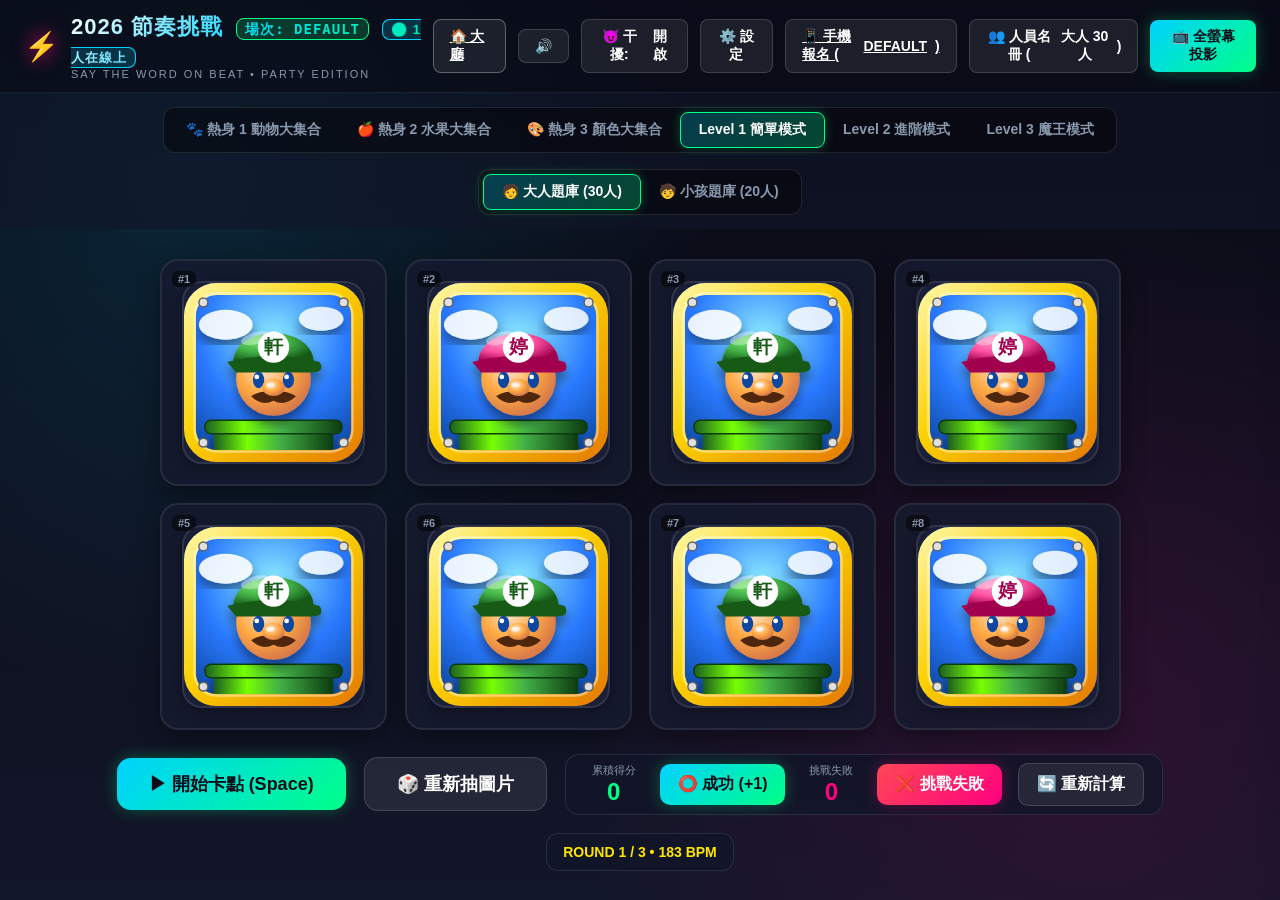
==== commit 59f8fcf3: "熱身加入不同數量選擇" ====
--- a/index.html
+++ b/index.html
@@ -63,6 +63,16 @@
       </div>
       <div class="level-tab" data-level="w3">
         <span>🎨 熱身 3 顏色大集合</span>
+      </div>
+      <div id="warmupCountSelectWrap" class="warmup-count-wrapper" style="display:none;">
+        <label for="selectWarmupCount" class="warmup-count-label">🎲 熱身抽圖數：</label>
+        <select id="selectWarmupCount" class="warmup-count-select" title="自選熱身模式下每局隨機抽取的圖片種類數量">
+          <option value="2" selected>2 種圖片 (最簡易)</option>
+          <option value="3">3 種圖片 (推薦)</option>
+          <option value="4">4 種圖片 (進階挑戰)</option>
+          <option value="5">5 種圖片 (高難度)</option>
+          <option value="6">6 種圖片 (全部混抽)</option>
+        </select>
       </div>
       <div class="level-tab active" data-level="1">
         <span>Level 1 簡單模式</span>
--- a/style.css
+++ b/style.css
@@ -159,6 +159,45 @@
   display: flex;
   align-items: center;
   gap: 6px;
+}
+
+/* 熱身模式隨機抽圖數量下拉選單 */
+.warmup-count-wrapper {
+  display: inline-flex;
+  align-items: center;
+  gap: 6px;
+  padding: 4px 10px;
+  margin: 0 4px;
+  background: rgba(0, 210, 255, 0.12);
+  border: 1px solid var(--neon-blue);
+  border-radius: 8px;
+  box-shadow: 0 0 10px rgba(0, 210, 255, 0.2);
+}
+
+.warmup-count-label {
+  font-size: 13px;
+  font-weight: 800;
+  color: var(--neon-yellow);
+  white-space: nowrap;
+}
+
+.warmup-count-select {
+  background: rgba(11, 13, 25, 0.9);
+  color: #fff;
+  border: 1px solid var(--neon-green);
+  border-radius: 6px;
+  padding: 4px 8px;
+  font-size: 13px;
+  font-weight: 700;
+  outline: none;
+  cursor: pointer;
+  transition: all 0.2s ease;
+}
+
+.warmup-count-select:focus,
+.warmup-count-select:hover {
+  border-color: #fff;
+  box-shadow: 0 0 8px var(--neon-green);
 }
 
 .level-tab.active {
